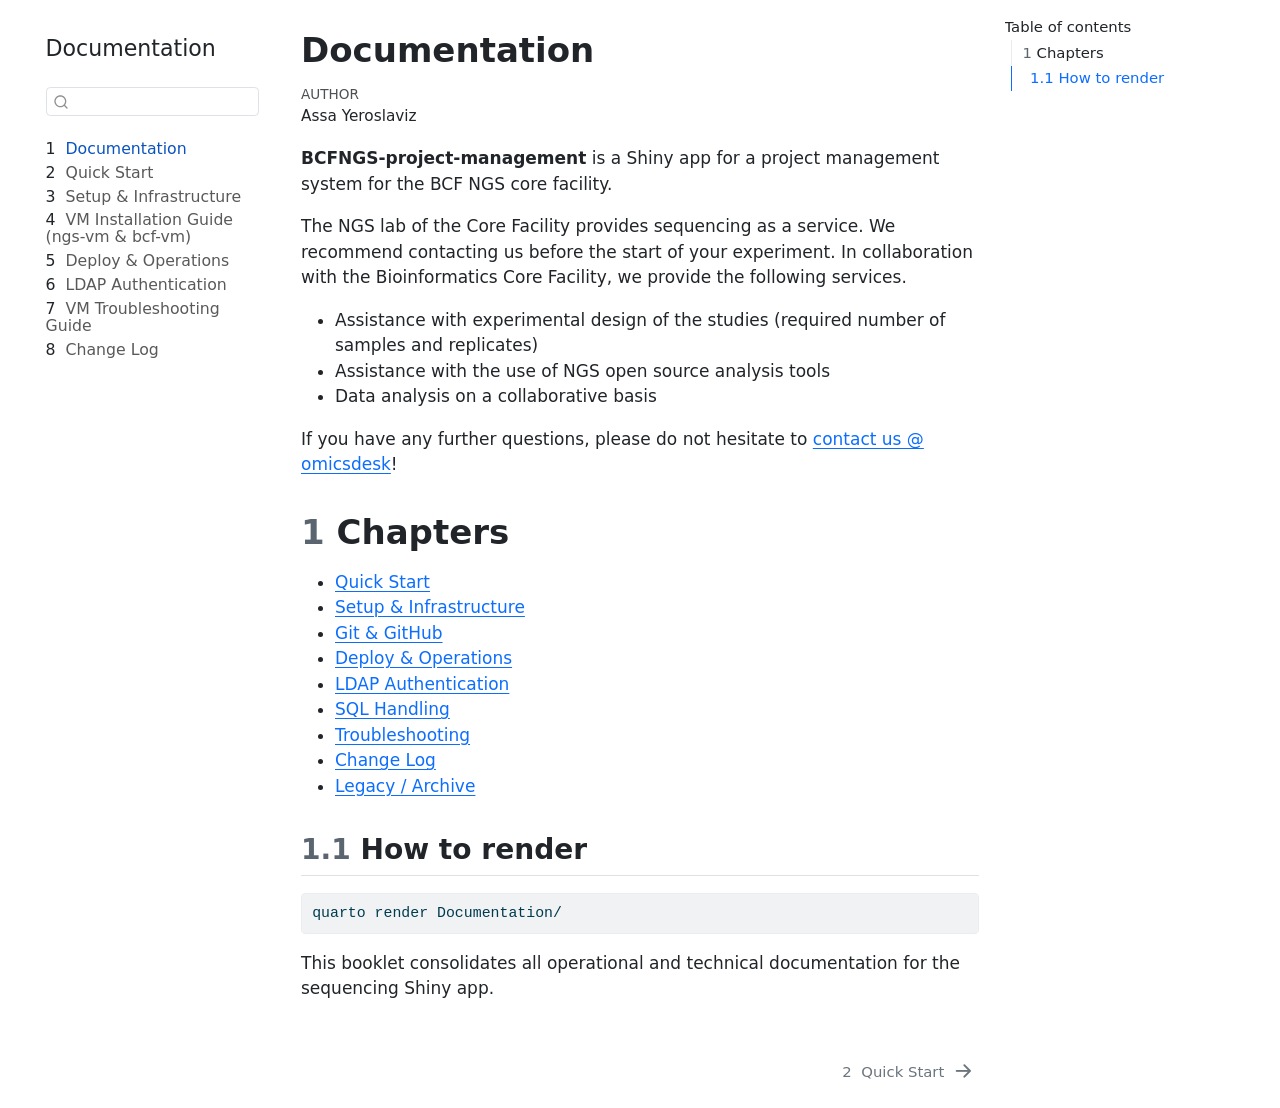
==== index.html @ bef2bb90 "Built site for gh-pages" ====
<!DOCTYPE html>
<html xmlns="http://www.w3.org/1999/xhtml" lang="en" xml:lang="en"><head>

<meta charset="utf-8">
<meta name="generator" content="quarto-1.8.27">

<meta name="viewport" content="width=device-width, initial-scale=1.0, user-scalable=yes">

<meta name="author" content="Assa Yeroslaviz">

<title>Documentation</title>
<style>
code{white-space: pre-wrap;}
span.smallcaps{font-variant: small-caps;}
div.columns{display: flex; gap: min(4vw, 1.5em);}
div.column{flex: auto; overflow-x: auto;}
div.hanging-indent{margin-left: 1.5em; text-indent: -1.5em;}
ul.task-list{list-style: none;}
ul.task-list li input[type="checkbox"] {
  width: 0.8em;
  margin: 0 0.8em 0.2em -1em; /* quarto-specific, see https://github.com/quarto-dev/quarto-cli/issues/4556 */ 
  vertical-align: middle;
}
/* CSS for syntax highlighting */
html { -webkit-text-size-adjust: 100%; }
pre > code.sourceCode { white-space: pre; position: relative; }
pre > code.sourceCode > span { display: inline-block; line-height: 1.25; }
pre > code.sourceCode > span:empty { height: 1.2em; }
.sourceCode { overflow: visible; }
code.sourceCode > span { color: inherit; text-decoration: inherit; }
div.sourceCode { margin: 1em 0; }
pre.sourceCode { margin: 0; }
@media screen {
div.sourceCode { overflow: auto; }
}
@media print {
pre > code.sourceCode { white-space: pre-wrap; }
pre > code.sourceCode > span { text-indent: -5em; padding-left: 5em; }
}
pre.numberSource code
  { counter-reset: source-line 0; }
pre.numberSource code > span
  { position: relative; left: -4em; counter-increment: source-line; }
pre.numberSource code > span > a:first-child::before
  { content: counter(source-line);
    position: relative; left: -1em; text-align: right; vertical-align: baseline;
    border: none; display: inline-block;
    -webkit-touch-callout: none; -webkit-user-select: none;
    -khtml-user-select: none; -moz-user-select: none;
    -ms-user-select: none; user-select: none;
    padding: 0 4px; width: 4em;
  }
pre.numberSource { margin-left: 3em;  padding-left: 4px; }
div.sourceCode
  {   }
@media screen {
pre > code.sourceCode > span > a:first-child::before { text-decoration: underline; }
}
</style>


<script src="site_libs/quarto-nav/quarto-nav.js"></script>
<script src="site_libs/quarto-nav/headroom.min.js"></script>
<script src="site_libs/clipboard/clipboard.min.js"></script>
<script src="site_libs/quarto-search/autocomplete.umd.js"></script>
<script src="site_libs/quarto-search/fuse.min.js"></script>
<script src="site_libs/quarto-search/quarto-search.js"></script>
<meta name="quarto:offset" content="./">
<link href="./chapters/quick-start.html" rel="next">
<script src="site_libs/quarto-html/quarto.js" type="module"></script>
<script src="site_libs/quarto-html/tabsets/tabsets.js" type="module"></script>
<script src="site_libs/quarto-html/axe/axe-check.js" type="module"></script>
<script src="site_libs/quarto-html/popper.min.js"></script>
<script src="site_libs/quarto-html/tippy.umd.min.js"></script>
<script src="site_libs/quarto-html/anchor.min.js"></script>
<link href="site_libs/quarto-html/tippy.css" rel="stylesheet">
<link href="site_libs/quarto-html/quarto-syntax-highlighting-ed96de9b727972fe78a7b5d16c58bf87.css" rel="stylesheet" id="quarto-text-highlighting-styles">
<script src="site_libs/bootstrap/bootstrap.min.js"></script>
<link href="site_libs/bootstrap/bootstrap-icons.css" rel="stylesheet">
<link href="site_libs/bootstrap/bootstrap-99913b7803b80b0c1d2b970a25816663.min.css" rel="stylesheet" append-hash="true" id="quarto-bootstrap" data-mode="light">
<script id="quarto-search-options" type="application/json">{
  "location": "sidebar",
  "copy-button": false,
  "collapse-after": 3,
  "panel-placement": "start",
  "type": "textbox",
  "limit": 50,
  "keyboard-shortcut": [
    "f",
    "/",
    "s"
  ],
  "show-item-context": false,
  "language": {
    "search-no-results-text": "No results",
    "search-matching-documents-text": "matching documents",
    "search-copy-link-title": "Copy link to search",
    "search-hide-matches-text": "Hide additional matches",
    "search-more-match-text": "more match in this document",
    "search-more-matches-text": "more matches in this document",
    "search-clear-button-title": "Clear",
    "search-text-placeholder": "",
    "search-detached-cancel-button-title": "Cancel",
    "search-submit-button-title": "Submit",
    "search-label": "Search"
  }
}</script>


</head>

<body class="nav-sidebar floating quarto-light">

<div id="quarto-search-results"></div>
  <header id="quarto-header" class="headroom fixed-top">
  <nav class="quarto-secondary-nav">
    <div class="container-fluid d-flex">
      <button type="button" class="quarto-btn-toggle btn" data-bs-toggle="collapse" role="button" data-bs-target=".quarto-sidebar-collapse-item" aria-controls="quarto-sidebar" aria-expanded="false" aria-label="Toggle sidebar navigation" onclick="if (window.quartoToggleHeadroom) { window.quartoToggleHeadroom(); }">
        <i class="bi bi-layout-text-sidebar-reverse"></i>
      </button>
        <nav class="quarto-page-breadcrumbs" aria-label="breadcrumb"><ol class="breadcrumb"><li class="breadcrumb-item"><a href="./index.html"><span class="chapter-number">1</span>&nbsp; <span class="chapter-title">Documentation</span></a></li></ol></nav>
        <a class="flex-grow-1" role="navigation" data-bs-toggle="collapse" data-bs-target=".quarto-sidebar-collapse-item" aria-controls="quarto-sidebar" aria-expanded="false" aria-label="Toggle sidebar navigation" onclick="if (window.quartoToggleHeadroom) { window.quartoToggleHeadroom(); }">      
        </a>
      <button type="button" class="btn quarto-search-button" aria-label="Search" onclick="window.quartoOpenSearch();">
        <i class="bi bi-search"></i>
      </button>
    </div>
  </nav>
</header>
<!-- content -->
<div id="quarto-content" class="quarto-container page-columns page-rows-contents page-layout-article">
<!-- sidebar -->
  <nav id="quarto-sidebar" class="sidebar collapse collapse-horizontal quarto-sidebar-collapse-item sidebar-navigation floating overflow-auto">
    <div class="pt-lg-2 mt-2 text-left sidebar-header">
    <div class="sidebar-title mb-0 py-0">
      <a href="./">Documentation</a> 
    </div>
      </div>
        <div class="mt-2 flex-shrink-0 align-items-center">
        <div class="sidebar-search">
        <div id="quarto-search" class="" title="Search"></div>
        </div>
        </div>
    <div class="sidebar-menu-container"> 
    <ul class="list-unstyled mt-1">
        <li class="sidebar-item">
  <div class="sidebar-item-container"> 
  <a href="./index.html" class="sidebar-item-text sidebar-link active">
 <span class="menu-text"><span class="chapter-number">1</span>&nbsp; <span class="chapter-title">Documentation</span></span></a>
  </div>
</li>
        <li class="sidebar-item">
  <div class="sidebar-item-container"> 
  <a href="./chapters/quick-start.html" class="sidebar-item-text sidebar-link">
 <span class="menu-text"><span class="chapter-number">2</span>&nbsp; <span class="chapter-title">Quick Start</span></span></a>
  </div>
</li>
        <li class="sidebar-item">
  <div class="sidebar-item-container"> 
  <a href="./chapters/setup-infrastructure.html" class="sidebar-item-text sidebar-link">
 <span class="menu-text"><span class="chapter-number">3</span>&nbsp; <span class="chapter-title">Setup &amp; Infrastructure</span></span></a>
  </div>
</li>
        <li class="sidebar-item">
  <div class="sidebar-item-container"> 
  <a href="./chapters/vm-installation.html" class="sidebar-item-text sidebar-link">
 <span class="menu-text"><span class="chapter-number">4</span>&nbsp; <span class="chapter-title">VM Installation Guide (ngs-vm &amp; bcf-vm)</span></span></a>
  </div>
</li>
        <li class="sidebar-item">
  <div class="sidebar-item-container"> 
  <a href="./chapters/deploy-operations.html" class="sidebar-item-text sidebar-link">
 <span class="menu-text"><span class="chapter-number">5</span>&nbsp; <span class="chapter-title">Deploy &amp; Operations</span></span></a>
  </div>
</li>
        <li class="sidebar-item">
  <div class="sidebar-item-container"> 
  <a href="./chapters/ldap-authentication.html" class="sidebar-item-text sidebar-link">
 <span class="menu-text"><span class="chapter-number">6</span>&nbsp; <span class="chapter-title">LDAP Authentication</span></span></a>
  </div>
</li>
        <li class="sidebar-item">
  <div class="sidebar-item-container"> 
  <a href="./chapters/troubleshooting.html" class="sidebar-item-text sidebar-link">
 <span class="menu-text"><span class="chapter-number">7</span>&nbsp; <span class="chapter-title">VM Troubleshooting Guide</span></span></a>
  </div>
</li>
        <li class="sidebar-item">
  <div class="sidebar-item-container"> 
  <a href="./chapters/change-log.html" class="sidebar-item-text sidebar-link">
 <span class="menu-text"><span class="chapter-number">8</span>&nbsp; <span class="chapter-title">Change Log</span></span></a>
  </div>
</li>
    </ul>
    </div>
</nav>
<div id="quarto-sidebar-glass" class="quarto-sidebar-collapse-item" data-bs-toggle="collapse" data-bs-target=".quarto-sidebar-collapse-item"></div>
<!-- margin-sidebar -->
    <div id="quarto-margin-sidebar" class="sidebar margin-sidebar">
        <nav id="TOC" role="doc-toc" class="toc-active">
    <h2 id="toc-title">Table of contents</h2>
   
  <ul>
  <li><a href="#chapters" id="toc-chapters" class="nav-link active" data-scroll-target="#chapters"><span class="header-section-number">1</span> Chapters</a>
  <ul class="collapse">
  <li><a href="#how-to-render" id="toc-how-to-render" class="nav-link" data-scroll-target="#how-to-render"><span class="header-section-number">1.1</span> How to render</a></li>
  </ul></li>
  </ul>
</nav>
    </div>
<!-- main -->
<main class="content" id="quarto-document-content">

<header id="title-block-header" class="quarto-title-block default">
<div class="quarto-title">
<h1 class="title">Documentation</h1>
</div>



<div class="quarto-title-meta">

    <div>
    <div class="quarto-title-meta-heading">Author</div>
    <div class="quarto-title-meta-contents">
             <p>Assa Yeroslaviz </p>
          </div>
  </div>
    
  
    
  </div>
  


</header>


<p><strong>BCFNGS-project-management</strong> is a Shiny app for a project management system for the BCF NGS core facility.</p>
<p>The NGS lab of the Core Facility provides sequencing as a service. We recommend contacting us before the start of your experiment. In collaboration with the Bioinformatics Core Facility, we provide the following services.</p>
<ul>
<li>Assistance with experimental design of the studies (required number of samples and replicates)</li>
<li>Assistance with the use of NGS open source analysis tools</li>
<li>Data analysis on a collaborative basis</li>
</ul>
<p>If you have any further questions, please do not hesitate to <a href="mailto:omicsdesk.biochem.mpg.de">contact us @ omicsdesk</a>!</p>
<section id="chapters" class="level1" data-number="1">
<h1 data-number="1"><span class="header-section-number">1</span> Chapters</h1>
<ul>
<li><a href="chapters/quick-start.html">Quick Start</a></li>
<li><a href="chapters/setup-infrastructure.html">Setup &amp; Infrastructure</a></li>
<li><a href="chapters/git-github.html">Git &amp; GitHub</a></li>
<li><a href="chapters/deploy-operations.html">Deploy &amp; Operations</a></li>
<li><a href="chapters/ldap-authentication.html">LDAP Authentication</a></li>
<li><a href="chapters/sql-handling.html">SQL Handling</a></li>
<li><a href="chapters/troubleshooting.html">Troubleshooting</a></li>
<li><a href="chapters/change-log.html">Change Log</a></li>
<li><a href="chapters/legacy-archive.html">Legacy / Archive</a></li>
</ul>
<section id="how-to-render" class="level2" data-number="1.1">
<h2 data-number="1.1" class="anchored" data-anchor-id="how-to-render"><span class="header-section-number">1.1</span> How to render</h2>
<div class="code-copy-outer-scaffold"><div class="sourceCode" id="cb1"><pre class="sourceCode bash code-with-copy"><code class="sourceCode bash"><span id="cb1-1"><a href="#cb1-1" aria-hidden="true" tabindex="-1"></a><span class="ex">quarto</span> render Documentation/</span></code></pre></div><button title="Copy to Clipboard" class="code-copy-button"><i class="bi"></i></button></div>
<p>This booklet consolidates all operational and technical documentation for the sequencing Shiny app.</p>


</section>
</section>

</main> <!-- /main -->
<script id="quarto-html-after-body" type="application/javascript">
  window.document.addEventListener("DOMContentLoaded", function (event) {
    const icon = "";
    const anchorJS = new window.AnchorJS();
    anchorJS.options = {
      placement: 'right',
      icon: icon
    };
    anchorJS.add('.anchored');
    const isCodeAnnotation = (el) => {
      for (const clz of el.classList) {
        if (clz.startsWith('code-annotation-')) {                     
          return true;
        }
      }
      return false;
    }
    const onCopySuccess = function(e) {
      // button target
      const button = e.trigger;
      // don't keep focus
      button.blur();
      // flash "checked"
      button.classList.add('code-copy-button-checked');
      var currentTitle = button.getAttribute("title");
      button.setAttribute("title", "Copied!");
      let tooltip;
      if (window.bootstrap) {
        button.setAttribute("data-bs-toggle", "tooltip");
        button.setAttribute("data-bs-placement", "left");
        button.setAttribute("data-bs-title", "Copied!");
        tooltip = new bootstrap.Tooltip(button, 
          { trigger: "manual", 
            customClass: "code-copy-button-tooltip",
            offset: [0, -8]});
        tooltip.show();    
      }
      setTimeout(function() {
        if (tooltip) {
          tooltip.hide();
          button.removeAttribute("data-bs-title");
          button.removeAttribute("data-bs-toggle");
          button.removeAttribute("data-bs-placement");
        }
        button.setAttribute("title", currentTitle);
        button.classList.remove('code-copy-button-checked');
      }, 1000);
      // clear code selection
      e.clearSelection();
    }
    const getTextToCopy = function(trigger) {
      const outerScaffold = trigger.parentElement.cloneNode(true);
      const codeEl = outerScaffold.querySelector('code');
      for (const childEl of codeEl.children) {
        if (isCodeAnnotation(childEl)) {
          childEl.remove();
        }
      }
      return codeEl.innerText;
    }
    const clipboard = new window.ClipboardJS('.code-copy-button:not([data-in-quarto-modal])', {
      text: getTextToCopy
    });
    clipboard.on('success', onCopySuccess);
    if (window.document.getElementById('quarto-embedded-source-code-modal')) {
      const clipboardModal = new window.ClipboardJS('.code-copy-button[data-in-quarto-modal]', {
        text: getTextToCopy,
        container: window.document.getElementById('quarto-embedded-source-code-modal')
      });
      clipboardModal.on('success', onCopySuccess);
    }
      var localhostRegex = new RegExp(/^(?:http|https):\/\/localhost\:?[0-9]*\//);
      var mailtoRegex = new RegExp(/^mailto:/);
        var filterRegex = new RegExp('/' + window.location.host + '/');
      var isInternal = (href) => {
          return filterRegex.test(href) || localhostRegex.test(href) || mailtoRegex.test(href);
      }
      // Inspect non-navigation links and adorn them if external
     var links = window.document.querySelectorAll('a[href]:not(.nav-link):not(.navbar-brand):not(.toc-action):not(.sidebar-link):not(.sidebar-item-toggle):not(.pagination-link):not(.no-external):not([aria-hidden]):not(.dropdown-item):not(.quarto-navigation-tool):not(.about-link)');
      for (var i=0; i<links.length; i++) {
        const link = links[i];
        if (!isInternal(link.href)) {
          // undo the damage that might have been done by quarto-nav.js in the case of
          // links that we want to consider external
          if (link.dataset.originalHref !== undefined) {
            link.href = link.dataset.originalHref;
          }
        }
      }
    function tippyHover(el, contentFn, onTriggerFn, onUntriggerFn) {
      const config = {
        allowHTML: true,
        maxWidth: 500,
        delay: 100,
        arrow: false,
        appendTo: function(el) {
            return el.parentElement;
        },
        interactive: true,
        interactiveBorder: 10,
        theme: 'quarto',
        placement: 'bottom-start',
      };
      if (contentFn) {
        config.content = contentFn;
      }
      if (onTriggerFn) {
        config.onTrigger = onTriggerFn;
      }
      if (onUntriggerFn) {
        config.onUntrigger = onUntriggerFn;
      }
      window.tippy(el, config); 
    }
    const noterefs = window.document.querySelectorAll('a[role="doc-noteref"]');
    for (var i=0; i<noterefs.length; i++) {
      const ref = noterefs[i];
      tippyHover(ref, function() {
        // use id or data attribute instead here
        let href = ref.getAttribute('data-footnote-href') || ref.getAttribute('href');
        try { href = new URL(href).hash; } catch {}
        const id = href.replace(/^#\/?/, "");
        const note = window.document.getElementById(id);
        if (note) {
          return note.innerHTML;
        } else {
          return "";
        }
      });
    }
    const xrefs = window.document.querySelectorAll('a.quarto-xref');
    const processXRef = (id, note) => {
      // Strip column container classes
      const stripColumnClz = (el) => {
        el.classList.remove("page-full", "page-columns");
        if (el.children) {
          for (const child of el.children) {
            stripColumnClz(child);
          }
        }
      }
      stripColumnClz(note)
      if (id === null || id.startsWith('sec-')) {
        // Special case sections, only their first couple elements
        const container = document.createElement("div");
        if (note.children && note.children.length > 2) {
          container.appendChild(note.children[0].cloneNode(true));
          for (let i = 1; i < note.children.length; i++) {
            const child = note.children[i];
            if (child.tagName === "P" && child.innerText === "") {
              continue;
            } else {
              container.appendChild(child.cloneNode(true));
              break;
            }
          }
          if (window.Quarto?.typesetMath) {
            window.Quarto.typesetMath(container);
          }
          return container.innerHTML
        } else {
          if (window.Quarto?.typesetMath) {
            window.Quarto.typesetMath(note);
          }
          return note.innerHTML;
        }
      } else {
        // Remove any anchor links if they are present
        const anchorLink = note.querySelector('a.anchorjs-link');
        if (anchorLink) {
          anchorLink.remove();
        }
        if (window.Quarto?.typesetMath) {
          window.Quarto.typesetMath(note);
        }
        if (note.classList.contains("callout")) {
          return note.outerHTML;
        } else {
          return note.innerHTML;
        }
      }
    }
    for (var i=0; i<xrefs.length; i++) {
      const xref = xrefs[i];
      tippyHover(xref, undefined, function(instance) {
        instance.disable();
        let url = xref.getAttribute('href');
        let hash = undefined; 
        if (url.startsWith('#')) {
          hash = url;
        } else {
          try { hash = new URL(url).hash; } catch {}
        }
        if (hash) {
          const id = hash.replace(/^#\/?/, "");
          const note = window.document.getElementById(id);
          if (note !== null) {
            try {
              const html = processXRef(id, note.cloneNode(true));
              instance.setContent(html);
            } finally {
              instance.enable();
              instance.show();
            }
          } else {
            // See if we can fetch this
            fetch(url.split('#')[0])
            .then(res => res.text())
            .then(html => {
              const parser = new DOMParser();
              const htmlDoc = parser.parseFromString(html, "text/html");
              const note = htmlDoc.getElementById(id);
              if (note !== null) {
                const html = processXRef(id, note);
                instance.setContent(html);
              } 
            }).finally(() => {
              instance.enable();
              instance.show();
            });
          }
        } else {
          // See if we can fetch a full url (with no hash to target)
          // This is a special case and we should probably do some content thinning / targeting
          fetch(url)
          .then(res => res.text())
          .then(html => {
            const parser = new DOMParser();
            const htmlDoc = parser.parseFromString(html, "text/html");
            const note = htmlDoc.querySelector('main.content');
            if (note !== null) {
              // This should only happen for chapter cross references
              // (since there is no id in the URL)
              // remove the first header
              if (note.children.length > 0 && note.children[0].tagName === "HEADER") {
                note.children[0].remove();
              }
              const html = processXRef(null, note);
              instance.setContent(html);
            } 
          }).finally(() => {
            instance.enable();
            instance.show();
          });
        }
      }, function(instance) {
      });
    }
        let selectedAnnoteEl;
        const selectorForAnnotation = ( cell, annotation) => {
          let cellAttr = 'data-code-cell="' + cell + '"';
          let lineAttr = 'data-code-annotation="' +  annotation + '"';
          const selector = 'span[' + cellAttr + '][' + lineAttr + ']';
          return selector;
        }
        const selectCodeLines = (annoteEl) => {
          const doc = window.document;
          const targetCell = annoteEl.getAttribute("data-target-cell");
          const targetAnnotation = annoteEl.getAttribute("data-target-annotation");
          const annoteSpan = window.document.querySelector(selectorForAnnotation(targetCell, targetAnnotation));
          const lines = annoteSpan.getAttribute("data-code-lines").split(",");
          const lineIds = lines.map((line) => {
            return targetCell + "-" + line;
          })
          let top = null;
          let height = null;
          let parent = null;
          if (lineIds.length > 0) {
              //compute the position of the single el (top and bottom and make a div)
              const el = window.document.getElementById(lineIds[0]);
              top = el.offsetTop;
              height = el.offsetHeight;
              parent = el.parentElement.parentElement;
            if (lineIds.length > 1) {
              const lastEl = window.document.getElementById(lineIds[lineIds.length - 1]);
              const bottom = lastEl.offsetTop + lastEl.offsetHeight;
              height = bottom - top;
            }
            if (top !== null && height !== null && parent !== null) {
              // cook up a div (if necessary) and position it 
              let div = window.document.getElementById("code-annotation-line-highlight");
              if (div === null) {
                div = window.document.createElement("div");
                div.setAttribute("id", "code-annotation-line-highlight");
                div.style.position = 'absolute';
                parent.appendChild(div);
              }
              div.style.top = top - 2 + "px";
              div.style.height = height + 4 + "px";
              div.style.left = 0;
              let gutterDiv = window.document.getElementById("code-annotation-line-highlight-gutter");
              if (gutterDiv === null) {
                gutterDiv = window.document.createElement("div");
                gutterDiv.setAttribute("id", "code-annotation-line-highlight-gutter");
                gutterDiv.style.position = 'absolute';
                const codeCell = window.document.getElementById(targetCell);
                const gutter = codeCell.querySelector('.code-annotation-gutter');
                gutter.appendChild(gutterDiv);
              }
              gutterDiv.style.top = top - 2 + "px";
              gutterDiv.style.height = height + 4 + "px";
            }
            selectedAnnoteEl = annoteEl;
          }
        };
        const unselectCodeLines = () => {
          const elementsIds = ["code-annotation-line-highlight", "code-annotation-line-highlight-gutter"];
          elementsIds.forEach((elId) => {
            const div = window.document.getElementById(elId);
            if (div) {
              div.remove();
            }
          });
          selectedAnnoteEl = undefined;
        };
          // Handle positioning of the toggle
      window.addEventListener(
        "resize",
        throttle(() => {
          elRect = undefined;
          if (selectedAnnoteEl) {
            selectCodeLines(selectedAnnoteEl);
          }
        }, 10)
      );
      function throttle(fn, ms) {
      let throttle = false;
      let timer;
        return (...args) => {
          if(!throttle) { // first call gets through
              fn.apply(this, args);
              throttle = true;
          } else { // all the others get throttled
              if(timer) clearTimeout(timer); // cancel #2
              timer = setTimeout(() => {
                fn.apply(this, args);
                timer = throttle = false;
              }, ms);
          }
        };
      }
        // Attach click handler to the DT
        const annoteDls = window.document.querySelectorAll('dt[data-target-cell]');
        for (const annoteDlNode of annoteDls) {
          annoteDlNode.addEventListener('click', (event) => {
            const clickedEl = event.target;
            if (clickedEl !== selectedAnnoteEl) {
              unselectCodeLines();
              const activeEl = window.document.querySelector('dt[data-target-cell].code-annotation-active');
              if (activeEl) {
                activeEl.classList.remove('code-annotation-active');
              }
              selectCodeLines(clickedEl);
              clickedEl.classList.add('code-annotation-active');
            } else {
              // Unselect the line
              unselectCodeLines();
              clickedEl.classList.remove('code-annotation-active');
            }
          });
        }
    const findCites = (el) => {
      const parentEl = el.parentElement;
      if (parentEl) {
        const cites = parentEl.dataset.cites;
        if (cites) {
          return {
            el,
            cites: cites.split(' ')
          };
        } else {
          return findCites(el.parentElement)
        }
      } else {
        return undefined;
      }
    };
    var bibliorefs = window.document.querySelectorAll('a[role="doc-biblioref"]');
    for (var i=0; i<bibliorefs.length; i++) {
      const ref = bibliorefs[i];
      const citeInfo = findCites(ref);
      if (citeInfo) {
        tippyHover(citeInfo.el, function() {
          var popup = window.document.createElement('div');
          citeInfo.cites.forEach(function(cite) {
            var citeDiv = window.document.createElement('div');
            citeDiv.classList.add('hanging-indent');
            citeDiv.classList.add('csl-entry');
            var biblioDiv = window.document.getElementById('ref-' + cite);
            if (biblioDiv) {
              citeDiv.innerHTML = biblioDiv.innerHTML;
            }
            popup.appendChild(citeDiv);
          });
          return popup.innerHTML;
        });
      }
    }
  });
  </script>
<nav class="page-navigation">
  <div class="nav-page nav-page-previous">
  </div>
  <div class="nav-page nav-page-next">
      <a href="./chapters/quick-start.html" class="pagination-link" aria-label="Quick Start">
        <span class="nav-page-text"><span class="chapter-number">2</span>&nbsp; <span class="chapter-title">Quick Start</span></span> <i class="bi bi-arrow-right-short"></i>
      </a>
  </div>
</nav>
</div> <!-- /content -->




</body></html>
---- site_libs/quarto-html/tippy.css ----
.tippy-box[data-animation=fade][data-state=hidden]{opacity:0}[data-tippy-root]{max-width:calc(100vw - 10px)}.tippy-box{position:relative;background-color:#333;color:#fff;border-radius:4px;font-size:14px;line-height:1.4;white-space:normal;outline:0;transition-property:transform,visibility,opacity}.tippy-box[data-placement^=top]>.tippy-arrow{bottom:0}.tippy-box[data-placement^=top]>.tippy-arrow:before{bottom:-7px;left:0;border-width:8px 8px 0;border-top-color:initial;transform-origin:center top}.tippy-box[data-placement^=bottom]>.tippy-arrow{top:0}.tippy-box[data-placement^=bottom]>.tippy-arrow:before{top:-7px;left:0;border-width:0 8px 8px;border-bottom-color:initial;transform-origin:center bottom}.tippy-box[data-placement^=left]>.tippy-arrow{right:0}.tippy-box[data-placement^=left]>.tippy-arrow:before{border-width:8px 0 8px 8px;border-left-color:initial;right:-7px;transform-origin:center left}.tippy-box[data-placement^=right]>.tippy-arrow{left:0}.tippy-box[data-placement^=right]>.tippy-arrow:before{left:-7px;border-width:8px 8px 8px 0;border-right-color:initial;transform-origin:center right}.tippy-box[data-inertia][data-state=visible]{transition-timing-function:cubic-bezier(.54,1.5,.38,1.11)}.tippy-arrow{width:16px;height:16px;color:#333}.tippy-arrow:before{content:"";position:absolute;border-color:transparent;border-style:solid}.tippy-content{position:relative;padding:5px 9px;z-index:1}
---- site_libs/quarto-html/quarto-syntax-highlighting-ed96de9b727972fe78a7b5d16c58bf87.css ----
/* quarto syntax highlight colors */
:root {
  --quarto-hl-ot-color: #003B4F;
  --quarto-hl-at-color: #657422;
  --quarto-hl-ss-color: #20794D;
  --quarto-hl-an-color: #5E5E5E;
  --quarto-hl-fu-color: #4758AB;
  --quarto-hl-st-color: #20794D;
  --quarto-hl-cf-color: #003B4F;
  --quarto-hl-op-color: #5E5E5E;
  --quarto-hl-er-color: #AD0000;
  --quarto-hl-bn-color: #AD0000;
  --quarto-hl-al-color: #AD0000;
  --quarto-hl-va-color: #111111;
  --quarto-hl-bu-color: inherit;
  --quarto-hl-ex-color: inherit;
  --quarto-hl-pp-color: #AD0000;
  --quarto-hl-in-color: #5E5E5E;
  --quarto-hl-vs-color: #20794D;
  --quarto-hl-wa-color: #5E5E5E;
  --quarto-hl-do-color: #5E5E5E;
  --quarto-hl-im-color: #00769E;
  --quarto-hl-ch-color: #20794D;
  --quarto-hl-dt-color: #AD0000;
  --quarto-hl-fl-color: #AD0000;
  --quarto-hl-co-color: #5E5E5E;
  --quarto-hl-cv-color: #5E5E5E;
  --quarto-hl-cn-color: #8f5902;
  --quarto-hl-sc-color: #5E5E5E;
  --quarto-hl-dv-color: #AD0000;
  --quarto-hl-kw-color: #003B4F;
}

/* other quarto variables */
:root {
  --quarto-font-monospace: SFMono-Regular, Menlo, Monaco, Consolas, "Liberation Mono", "Courier New", monospace;
}

/* syntax highlight based on Pandoc's rules */
pre > code.sourceCode > span {
  color: #003B4F;
}

code.sourceCode > span {
  color: #003B4F;
}

div.sourceCode,
div.sourceCode pre.sourceCode {
  color: #003B4F;
}

/* Normal */
code span {
  color: #003B4F;
}

/* Alert */
code span.al {
  color: #AD0000;
  font-style: inherit;
}

/* Annotation */
code span.an {
  color: #5E5E5E;
  font-style: inherit;
}

/* Attribute */
code span.at {
  color: #657422;
  font-style: inherit;
}

/* BaseN */
code span.bn {
  color: #AD0000;
  font-style: inherit;
}

/* BuiltIn */
code span.bu {
  font-style: inherit;
}

/* ControlFlow */
code span.cf {
  color: #003B4F;
  font-weight: bold;
  font-style: inherit;
}

/* Char */
code span.ch {
  color: #20794D;
  font-style: inherit;
}

/* Constant */
code span.cn {
  color: #8f5902;
  font-style: inherit;
}

/* Comment */
code span.co {
  color: #5E5E5E;
  font-style: inherit;
}

/* CommentVar */
code span.cv {
  color: #5E5E5E;
  font-style: italic;
}

/* Documentation */
code span.do {
  color: #5E5E5E;
  font-style: italic;
}

/* DataType */
code span.dt {
  color: #AD0000;
  font-style: inherit;
}

/* DecVal */
code span.dv {
  color: #AD0000;
  font-style: inherit;
}

/* Error */
code span.er {
  color: #AD0000;
  font-style: inherit;
}

/* Extension */
code span.ex {
  font-style: inherit;
}

/* Float */
code span.fl {
  color: #AD0000;
  font-style: inherit;
}

/* Function */
code span.fu {
  color: #4758AB;
  font-style: inherit;
}

/* Import */
code span.im {
  color: #00769E;
  font-style: inherit;
}

/* Information */
code span.in {
  color: #5E5E5E;
  font-style: inherit;
}

/* Keyword */
code span.kw {
  color: #003B4F;
  font-weight: bold;
  font-style: inherit;
}

/* Operator */
code span.op {
  color: #5E5E5E;
  font-style: inherit;
}

/* Other */
code span.ot {
  color: #003B4F;
  font-style: inherit;
}

/* Preprocessor */
code span.pp {
  color: #AD0000;
  font-style: inherit;
}

/* SpecialChar */
code span.sc {
  color: #5E5E5E;
  font-style: inherit;
}

/* SpecialString */
code span.ss {
  color: #20794D;
  font-style: inherit;
}

/* String */
code span.st {
  color: #20794D;
  font-style: inherit;
}

/* Variable */
code span.va {
  color: #111111;
  font-style: inherit;
}

/* VerbatimString */
code span.vs {
  color: #20794D;
  font-style: inherit;
}

/* Warning */
code span.wa {
  color: #5E5E5E;
  font-style: italic;
}

.prevent-inlining {
  content: "</";
}

/*# sourceMappingURL=0920dd6d7437995b8cdf7429764427b1.css.map */
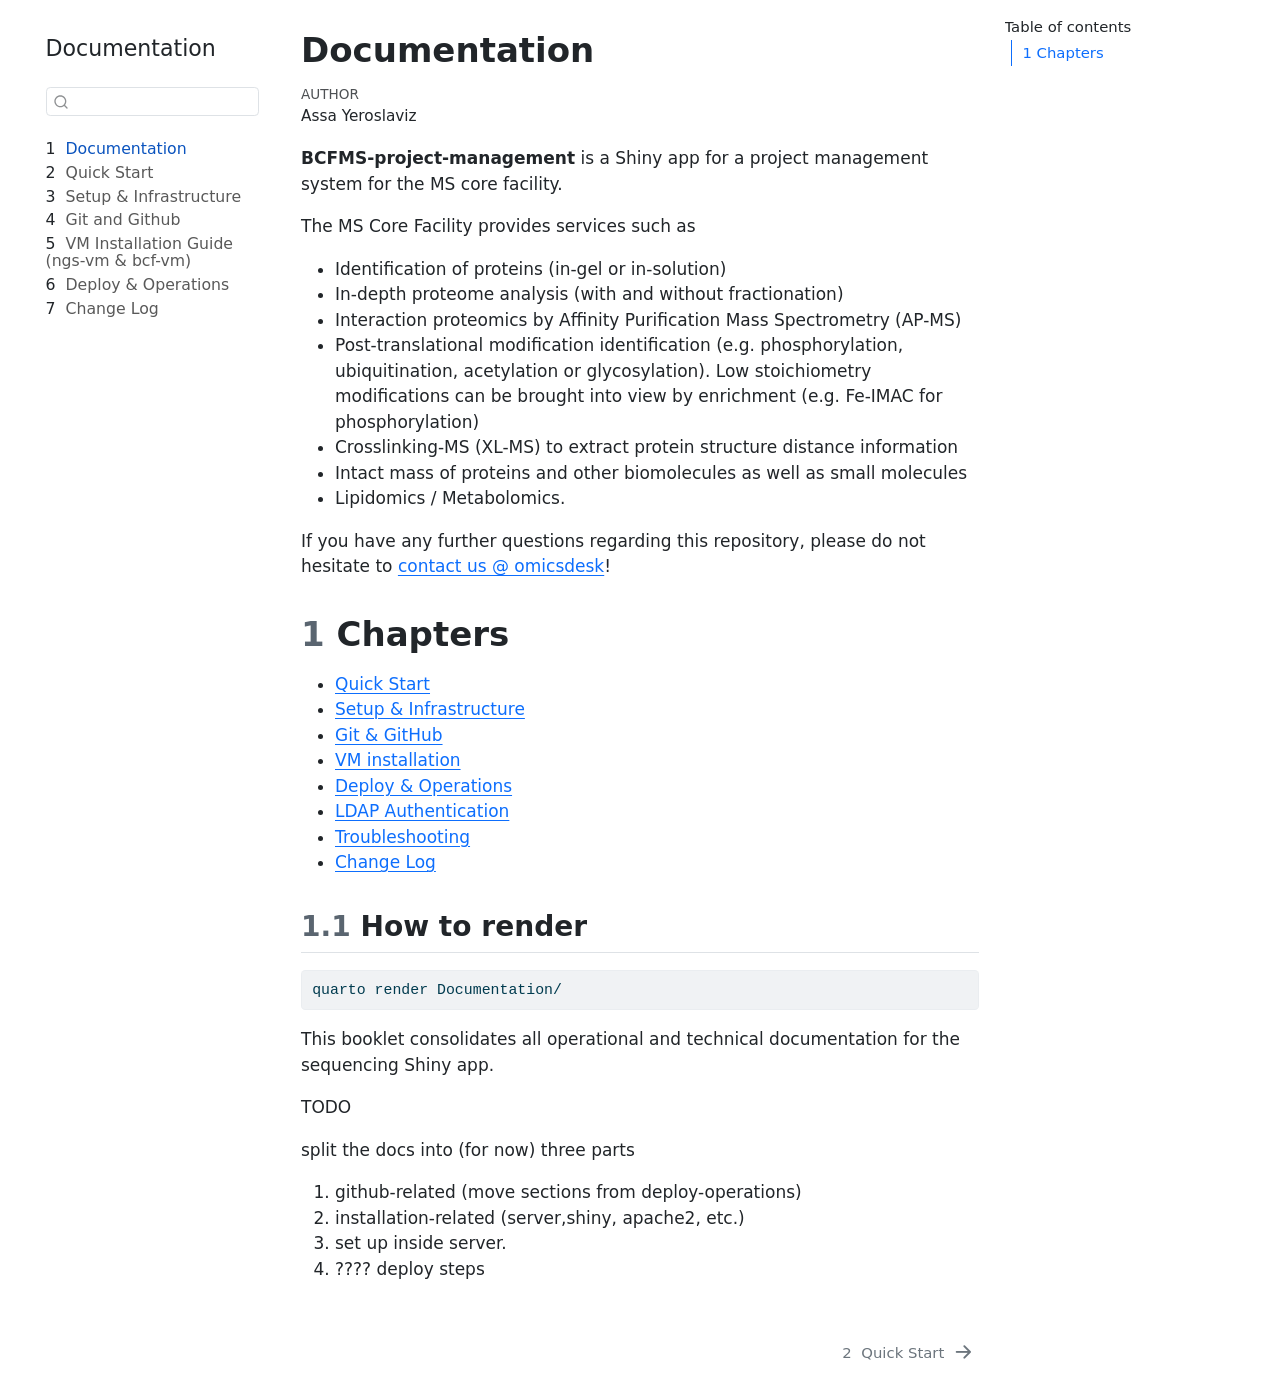
==== commit 7b70c6c5: "Built site for gh-pages" ====
--- a/index.html
+++ b/index.html
@@ -2,7 +2,7 @@
 <html xmlns="http://www.w3.org/1999/xhtml" lang="en" xml:lang="en"><head>
 
 <meta charset="utf-8">
-<meta name="generator" content="quarto-1.8.27">
+<meta name="generator" content="quarto-1.9.26">
 
 <meta name="viewport" content="width=device-width, initial-scale=1.0, user-scalable=yes">
 
@@ -10,6 +10,9 @@
 
 <title>Documentation</title>
 <style>
+/* Default styles provided by pandoc.
+** See https://pandoc.org/MANUAL.html#variables-for-html for config info.
+*/
 code{white-space: pre-wrap;}
 span.smallcaps{font-variant: small-caps;}
 div.columns{display: flex; gap: min(4vw, 1.5em);}
@@ -69,15 +72,14 @@
 <link href="./chapters/quick-start.html" rel="next">
 <script src="site_libs/quarto-html/quarto.js" type="module"></script>
 <script src="site_libs/quarto-html/tabsets/tabsets.js" type="module"></script>
-<script src="site_libs/quarto-html/axe/axe-check.js" type="module"></script>
 <script src="site_libs/quarto-html/popper.min.js"></script>
 <script src="site_libs/quarto-html/tippy.umd.min.js"></script>
 <script src="site_libs/quarto-html/anchor.min.js"></script>
 <link href="site_libs/quarto-html/tippy.css" rel="stylesheet">
-<link href="site_libs/quarto-html/quarto-syntax-highlighting-ed96de9b727972fe78a7b5d16c58bf87.css" rel="stylesheet" id="quarto-text-highlighting-styles">
+<link href="site_libs/quarto-html/quarto-syntax-highlighting-61780a260fdcf47536a34fde95582725.css" rel="stylesheet" id="quarto-text-highlighting-styles">
 <script src="site_libs/bootstrap/bootstrap.min.js"></script>
 <link href="site_libs/bootstrap/bootstrap-icons.css" rel="stylesheet">
-<link href="site_libs/bootstrap/bootstrap-99913b7803b80b0c1d2b970a25816663.min.css" rel="stylesheet" append-hash="true" id="quarto-bootstrap" data-mode="light">
+<link href="site_libs/bootstrap/bootstrap-87aed0b8589e23e45aa8556edf37a91b.min.css" rel="stylesheet" append-hash="true" id="quarto-bootstrap" data-mode="light">
 <script id="quarto-search-options" type="application/json">{
   "location": "sidebar",
   "copy-button": false,
@@ -163,32 +165,26 @@
 </li>
         <li class="sidebar-item">
   <div class="sidebar-item-container"> 
+  <a href="./chapters/git-github.html" class="sidebar-item-text sidebar-link">
+ <span class="menu-text"><span class="chapter-number">4</span>&nbsp; <span class="chapter-title">Git and Github</span></span></a>
+  </div>
+</li>
+        <li class="sidebar-item">
+  <div class="sidebar-item-container"> 
   <a href="./chapters/vm-installation.html" class="sidebar-item-text sidebar-link">
- <span class="menu-text"><span class="chapter-number">4</span>&nbsp; <span class="chapter-title">VM Installation Guide (ngs-vm &amp; bcf-vm)</span></span></a>
+ <span class="menu-text"><span class="chapter-number">5</span>&nbsp; <span class="chapter-title">VM Installation Guide (ngs-vm &amp; bcf-vm)</span></span></a>
   </div>
 </li>
         <li class="sidebar-item">
   <div class="sidebar-item-container"> 
   <a href="./chapters/deploy-operations.html" class="sidebar-item-text sidebar-link">
- <span class="menu-text"><span class="chapter-number">5</span>&nbsp; <span class="chapter-title">Deploy &amp; Operations</span></span></a>
-  </div>
-</li>
-        <li class="sidebar-item">
-  <div class="sidebar-item-container"> 
-  <a href="./chapters/ldap-authentication.html" class="sidebar-item-text sidebar-link">
- <span class="menu-text"><span class="chapter-number">6</span>&nbsp; <span class="chapter-title">LDAP Authentication</span></span></a>
-  </div>
-</li>
-        <li class="sidebar-item">
-  <div class="sidebar-item-container"> 
-  <a href="./chapters/troubleshooting.html" class="sidebar-item-text sidebar-link">
- <span class="menu-text"><span class="chapter-number">7</span>&nbsp; <span class="chapter-title">VM Troubleshooting Guide</span></span></a>
+ <span class="menu-text"><span class="chapter-number">6</span>&nbsp; <span class="chapter-title">Deploy &amp; Operations</span></span></a>
   </div>
 </li>
         <li class="sidebar-item">
   <div class="sidebar-item-container"> 
   <a href="./chapters/change-log.html" class="sidebar-item-text sidebar-link">
- <span class="menu-text"><span class="chapter-number">8</span>&nbsp; <span class="chapter-title">Change Log</span></span></a>
+ <span class="menu-text"><span class="chapter-number">7</span>&nbsp; <span class="chapter-title">Change Log</span></span></a>
   </div>
 </li>
     </ul>
@@ -236,31 +232,42 @@
 </header>
 
 
-<p><strong>BCFNGS-project-management</strong> is a Shiny app for a project management system for the BCF NGS core facility.</p>
-<p>The NGS lab of the Core Facility provides sequencing as a service. We recommend contacting us before the start of your experiment. In collaboration with the Bioinformatics Core Facility, we provide the following services.</p>
+<p><strong>BCFMS-project-management</strong> is a Shiny app for a project management system for the MS core facility.</p>
+<p>The MS Core Facility provides services such as ​</p>
 <ul>
-<li>Assistance with experimental design of the studies (required number of samples and replicates)</li>
-<li>Assistance with the use of NGS open source analysis tools</li>
-<li>Data analysis on a collaborative basis</li>
+<li>Identification of proteins (in-gel or in-solution)</li>
+<li>In-depth proteome analysis (with and without fractionation)</li>
+<li>Interaction proteomics by Affinity Purification Mass Spectrometry (AP-MS)</li>
+<li>Post-translational modification identification (e.g.&nbsp;phosphorylation, ubiquitination, acetylation or glycosylation). Low stoichiometry modifications can be brought into view by enrichment (e.g.&nbsp;Fe-IMAC for phosphorylation)</li>
+<li>Crosslinking-MS (XL-MS) to extract protein structure distance information</li>
+<li>Intact mass of proteins and other biomolecules as well as small molecules</li>
+<li>Lipidomics / Metabolomics.</li>
 </ul>
-<p>If you have any further questions, please do not hesitate to <a href="mailto:omicsdesk.biochem.mpg.de">contact us @ omicsdesk</a>!</p>
+<p>If you have any further questions regarding this repository, please do not hesitate to <a href="mailto:omicsdesk.biochem.mpg.de">contact us @ omicsdesk</a>!</p>
 <section id="chapters" class="level1" data-number="1">
 <h1 data-number="1"><span class="header-section-number">1</span> Chapters</h1>
 <ul>
 <li><a href="chapters/quick-start.html">Quick Start</a></li>
 <li><a href="chapters/setup-infrastructure.html">Setup &amp; Infrastructure</a></li>
 <li><a href="chapters/git-github.html">Git &amp; GitHub</a></li>
+<li><a href="./chapters/vm-installation.html">VM installation</a></li>
 <li><a href="chapters/deploy-operations.html">Deploy &amp; Operations</a></li>
 <li><a href="chapters/ldap-authentication.html">LDAP Authentication</a></li>
-<li><a href="chapters/sql-handling.html">SQL Handling</a></li>
 <li><a href="chapters/troubleshooting.html">Troubleshooting</a></li>
 <li><a href="chapters/change-log.html">Change Log</a></li>
-<li><a href="chapters/legacy-archive.html">Legacy / Archive</a></li>
 </ul>
 <section id="how-to-render" class="level2" data-number="1.1">
 <h2 data-number="1.1" class="anchored" data-anchor-id="how-to-render"><span class="header-section-number">1.1</span> How to render</h2>
 <div class="code-copy-outer-scaffold"><div class="sourceCode" id="cb1"><pre class="sourceCode bash code-with-copy"><code class="sourceCode bash"><span id="cb1-1"><a href="#cb1-1" aria-hidden="true" tabindex="-1"></a><span class="ex">quarto</span> render Documentation/</span></code></pre></div><button title="Copy to Clipboard" class="code-copy-button"><i class="bi"></i></button></div>
 <p>This booklet consolidates all operational and technical documentation for the sequencing Shiny app.</p>
+<p>TODO</p>
+<p>split the docs into (for now) three parts</p>
+<ol type="1">
+<li>github-related (move sections from deploy-operations)</li>
+<li>installation-related (server,shiny, apache2, etc.)</li>
+<li>set up inside server.</li>
+<li>???? deploy steps</li>
+</ol>
 
 
 </section>
--- a/site_libs/quarto-html/quarto-syntax-highlighting-61780a260fdcf47536a34fde95582725.css
+++ b/site_libs/quarto-html/quarto-syntax-highlighting-61780a260fdcf47536a34fde95582725.css
@@ -0,0 +1,236 @@
+/* quarto syntax highlight colors */
+:root {
+  --quarto-hl-ot-color: #003B4F;
+  --quarto-hl-at-color: #657422;
+  --quarto-hl-ss-color: #20794D;
+  --quarto-hl-an-color: #5E5E5E;
+  --quarto-hl-fu-color: #4758AB;
+  --quarto-hl-st-color: #20794D;
+  --quarto-hl-cf-color: #003B4F;
+  --quarto-hl-op-color: #5E5E5E;
+  --quarto-hl-er-color: #AD0000;
+  --quarto-hl-bn-color: #AD0000;
+  --quarto-hl-al-color: #AD0000;
+  --quarto-hl-va-color: #111111;
+  --quarto-hl-bu-color: inherit;
+  --quarto-hl-ex-color: inherit;
+  --quarto-hl-pp-color: #AD0000;
+  --quarto-hl-in-color: #5E5E5E;
+  --quarto-hl-vs-color: #20794D;
+  --quarto-hl-wa-color: #5E5E5E;
+  --quarto-hl-do-color: #5E5E5E;
+  --quarto-hl-im-color: #00769E;
+  --quarto-hl-ch-color: #20794D;
+  --quarto-hl-dt-color: #AD0000;
+  --quarto-hl-fl-color: #AD0000;
+  --quarto-hl-co-color: #5E5E5E;
+  --quarto-hl-cv-color: #5E5E5E;
+  --quarto-hl-cn-color: #8f5902;
+  --quarto-hl-sc-color: #5E5E5E;
+  --quarto-hl-dv-color: #AD0000;
+  --quarto-hl-kw-color: #003B4F;
+}
+
+/* other quarto variables */
+:root {
+  --quarto-font-monospace: SFMono-Regular, Menlo, Monaco, Consolas, "Liberation Mono", "Courier New", monospace;
+}
+
+/* syntax highlight based on Pandoc's rules */
+pre > code.sourceCode > span {
+  color: #003B4F;
+}
+
+code.sourceCode > span {
+  color: #003B4F;
+}
+
+div.sourceCode,
+div.sourceCode pre.sourceCode {
+  color: #003B4F;
+}
+
+/* Normal */
+code span {
+  color: #003B4F;
+}
+
+/* Alert */
+code span.al {
+  color: #AD0000;
+  font-style: inherit;
+}
+
+/* Annotation */
+code span.an {
+  color: #5E5E5E;
+  font-style: inherit;
+}
+
+/* Attribute */
+code span.at {
+  color: #657422;
+  font-style: inherit;
+}
+
+/* BaseN */
+code span.bn {
+  color: #AD0000;
+  font-style: inherit;
+}
+
+/* BuiltIn */
+code span.bu {
+  font-style: inherit;
+}
+
+/* ControlFlow */
+code span.cf {
+  color: #003B4F;
+  font-weight: bold;
+  font-style: inherit;
+}
+
+/* Char */
+code span.ch {
+  color: #20794D;
+  font-style: inherit;
+}
+
+/* Constant */
+code span.cn {
+  color: #8f5902;
+  font-style: inherit;
+}
+
+/* Comment */
+code span.co {
+  color: #5E5E5E;
+  font-style: inherit;
+}
+
+/* CommentVar */
+code span.cv {
+  color: #5E5E5E;
+  font-style: italic;
+}
+
+/* Documentation */
+code span.do {
+  color: #5E5E5E;
+  font-style: italic;
+}
+
+/* DataType */
+code span.dt {
+  color: #AD0000;
+  font-style: inherit;
+}
+
+/* DecVal */
+code span.dv {
+  color: #AD0000;
+  font-style: inherit;
+}
+
+/* Error */
+code span.er {
+  color: #AD0000;
+  font-style: inherit;
+}
+
+/* Extension */
+code span.ex {
+  font-style: inherit;
+}
+
+/* Float */
+code span.fl {
+  color: #AD0000;
+  font-style: inherit;
+}
+
+/* Function */
+code span.fu {
+  color: #4758AB;
+  font-style: inherit;
+}
+
+/* Import */
+code span.im {
+  color: #00769E;
+  font-style: inherit;
+}
+
+/* Information */
+code span.in {
+  color: #5E5E5E;
+  font-style: inherit;
+}
+
+/* Keyword */
+code span.kw {
+  color: #003B4F;
+  font-weight: bold;
+  font-style: inherit;
+}
+
+/* Operator */
+code span.op {
+  color: #5E5E5E;
+  font-style: inherit;
+}
+
+/* Other */
+code span.ot {
+  color: #003B4F;
+  font-style: inherit;
+}
+
+/* Preprocessor */
+code span.pp {
+  color: #AD0000;
+  font-style: inherit;
+}
+
+/* SpecialChar */
+code span.sc {
+  color: #5E5E5E;
+  font-style: inherit;
+}
+
+/* SpecialString */
+code span.ss {
+  color: #20794D;
+  font-style: inherit;
+}
+
+/* String */
+code span.st {
+  color: #20794D;
+  font-style: inherit;
+}
+
+/* Variable */
+code span.va {
+  color: #111111;
+  font-style: inherit;
+}
+
+/* VerbatimString */
+code span.vs {
+  color: #20794D;
+  font-style: inherit;
+}
+
+/* Warning */
+code span.wa {
+  color: #5E5E5E;
+  font-style: italic;
+}
+
+.prevent-inlining {
+  content: "</";
+}
+
+/*# sourceMappingURL=91d3eeceeb6c47e78de81fa39c1d280e.css.map */
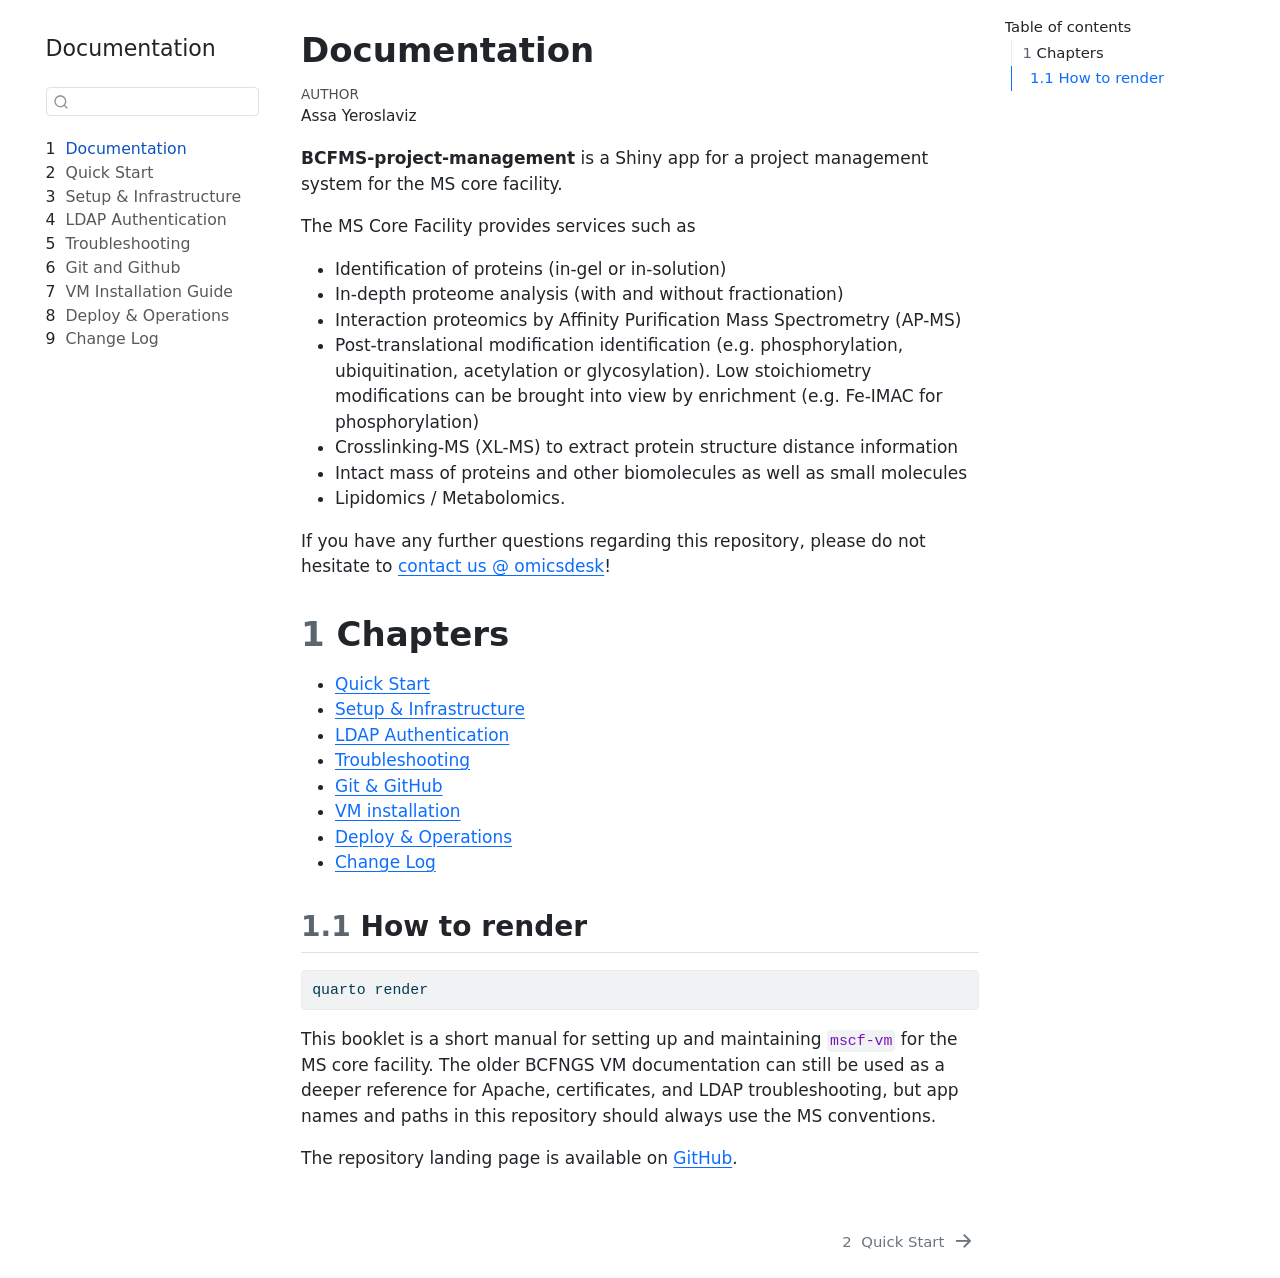
==== commit b4650e8d: "Built site for gh-pages" ====
--- a/index.html
+++ b/index.html
@@ -2,7 +2,7 @@
 <html xmlns="http://www.w3.org/1999/xhtml" lang="en" xml:lang="en"><head>
 
 <meta charset="utf-8">
-<meta name="generator" content="quarto-1.9.26">
+<meta name="generator" content="quarto-1.8.27">
 
 <meta name="viewport" content="width=device-width, initial-scale=1.0, user-scalable=yes">
 
@@ -10,9 +10,6 @@
 
 <title>Documentation</title>
 <style>
-/* Default styles provided by pandoc.
-** See https://pandoc.org/MANUAL.html#variables-for-html for config info.
-*/
 code{white-space: pre-wrap;}
 span.smallcaps{font-variant: small-caps;}
 div.columns{display: flex; gap: min(4vw, 1.5em);}
@@ -72,14 +69,15 @@
 <link href="./chapters/quick-start.html" rel="next">
 <script src="site_libs/quarto-html/quarto.js" type="module"></script>
 <script src="site_libs/quarto-html/tabsets/tabsets.js" type="module"></script>
+<script src="site_libs/quarto-html/axe/axe-check.js" type="module"></script>
 <script src="site_libs/quarto-html/popper.min.js"></script>
 <script src="site_libs/quarto-html/tippy.umd.min.js"></script>
 <script src="site_libs/quarto-html/anchor.min.js"></script>
 <link href="site_libs/quarto-html/tippy.css" rel="stylesheet">
-<link href="site_libs/quarto-html/quarto-syntax-highlighting-61780a260fdcf47536a34fde95582725.css" rel="stylesheet" id="quarto-text-highlighting-styles">
+<link href="site_libs/quarto-html/quarto-syntax-highlighting-ed96de9b727972fe78a7b5d16c58bf87.css" rel="stylesheet" id="quarto-text-highlighting-styles">
 <script src="site_libs/bootstrap/bootstrap.min.js"></script>
 <link href="site_libs/bootstrap/bootstrap-icons.css" rel="stylesheet">
-<link href="site_libs/bootstrap/bootstrap-87aed0b8589e23e45aa8556edf37a91b.min.css" rel="stylesheet" append-hash="true" id="quarto-bootstrap" data-mode="light">
+<link href="site_libs/bootstrap/bootstrap-99913b7803b80b0c1d2b970a25816663.min.css" rel="stylesheet" append-hash="true" id="quarto-bootstrap" data-mode="light">
 <script id="quarto-search-options" type="application/json">{
   "location": "sidebar",
   "copy-button": false,
@@ -165,26 +163,38 @@
 </li>
         <li class="sidebar-item">
   <div class="sidebar-item-container"> 
+  <a href="./chapters/ldap-authentication.html" class="sidebar-item-text sidebar-link">
+ <span class="menu-text"><span class="chapter-number">4</span>&nbsp; <span class="chapter-title">LDAP Authentication</span></span></a>
+  </div>
+</li>
+        <li class="sidebar-item">
+  <div class="sidebar-item-container"> 
+  <a href="./chapters/troubleshooting.html" class="sidebar-item-text sidebar-link">
+ <span class="menu-text"><span class="chapter-number">5</span>&nbsp; <span class="chapter-title">Troubleshooting</span></span></a>
+  </div>
+</li>
+        <li class="sidebar-item">
+  <div class="sidebar-item-container"> 
   <a href="./chapters/git-github.html" class="sidebar-item-text sidebar-link">
- <span class="menu-text"><span class="chapter-number">4</span>&nbsp; <span class="chapter-title">Git and Github</span></span></a>
+ <span class="menu-text"><span class="chapter-number">6</span>&nbsp; <span class="chapter-title">Git and Github</span></span></a>
   </div>
 </li>
         <li class="sidebar-item">
   <div class="sidebar-item-container"> 
   <a href="./chapters/vm-installation.html" class="sidebar-item-text sidebar-link">
- <span class="menu-text"><span class="chapter-number">5</span>&nbsp; <span class="chapter-title">VM Installation Guide (ngs-vm &amp; bcf-vm)</span></span></a>
+ <span class="menu-text"><span class="chapter-number">7</span>&nbsp; <span class="chapter-title">VM Installation Guide</span></span></a>
   </div>
 </li>
         <li class="sidebar-item">
   <div class="sidebar-item-container"> 
   <a href="./chapters/deploy-operations.html" class="sidebar-item-text sidebar-link">
- <span class="menu-text"><span class="chapter-number">6</span>&nbsp; <span class="chapter-title">Deploy &amp; Operations</span></span></a>
+ <span class="menu-text"><span class="chapter-number">8</span>&nbsp; <span class="chapter-title">Deploy &amp; Operations</span></span></a>
   </div>
 </li>
         <li class="sidebar-item">
   <div class="sidebar-item-container"> 
   <a href="./chapters/change-log.html" class="sidebar-item-text sidebar-link">
- <span class="menu-text"><span class="chapter-number">7</span>&nbsp; <span class="chapter-title">Change Log</span></span></a>
+ <span class="menu-text"><span class="chapter-number">9</span>&nbsp; <span class="chapter-title">Change Log</span></span></a>
   </div>
 </li>
     </ul>
@@ -243,31 +253,24 @@
 <li>Intact mass of proteins and other biomolecules as well as small molecules</li>
 <li>Lipidomics / Metabolomics.</li>
 </ul>
-<p>If you have any further questions regarding this repository, please do not hesitate to <a href="mailto:omicsdesk.biochem.mpg.de">contact us @ omicsdesk</a>!</p>
+<p>If you have any further questions regarding this repository, please do not hesitate to <a href="mailto:omicsdesk@biochem.mpg.de">contact us @ omicsdesk</a>!</p>
 <section id="chapters" class="level1" data-number="1">
 <h1 data-number="1"><span class="header-section-number">1</span> Chapters</h1>
 <ul>
-<li><a href="chapters/quick-start.html">Quick Start</a></li>
-<li><a href="chapters/setup-infrastructure.html">Setup &amp; Infrastructure</a></li>
-<li><a href="chapters/git-github.html">Git &amp; GitHub</a></li>
+<li><a href="./chapters/quick-start.html">Quick Start</a></li>
+<li><a href="./chapters/setup-infrastructure.html">Setup &amp; Infrastructure</a></li>
+<li><a href="./chapters/ldap-authentication.html">LDAP Authentication</a></li>
+<li><a href="./chapters/troubleshooting.html">Troubleshooting</a></li>
+<li><a href="./chapters/git-github.html">Git &amp; GitHub</a></li>
 <li><a href="./chapters/vm-installation.html">VM installation</a></li>
-<li><a href="chapters/deploy-operations.html">Deploy &amp; Operations</a></li>
-<li><a href="chapters/ldap-authentication.html">LDAP Authentication</a></li>
-<li><a href="chapters/troubleshooting.html">Troubleshooting</a></li>
-<li><a href="chapters/change-log.html">Change Log</a></li>
+<li><a href="./chapters/deploy-operations.html">Deploy &amp; Operations</a></li>
+<li><a href="./chapters/change-log.html">Change Log</a></li>
 </ul>
 <section id="how-to-render" class="level2" data-number="1.1">
 <h2 data-number="1.1" class="anchored" data-anchor-id="how-to-render"><span class="header-section-number">1.1</span> How to render</h2>
-<div class="code-copy-outer-scaffold"><div class="sourceCode" id="cb1"><pre class="sourceCode bash code-with-copy"><code class="sourceCode bash"><span id="cb1-1"><a href="#cb1-1" aria-hidden="true" tabindex="-1"></a><span class="ex">quarto</span> render Documentation/</span></code></pre></div><button title="Copy to Clipboard" class="code-copy-button"><i class="bi"></i></button></div>
-<p>This booklet consolidates all operational and technical documentation for the sequencing Shiny app.</p>
-<p>TODO</p>
-<p>split the docs into (for now) three parts</p>
-<ol type="1">
-<li>github-related (move sections from deploy-operations)</li>
-<li>installation-related (server,shiny, apache2, etc.)</li>
-<li>set up inside server.</li>
-<li>???? deploy steps</li>
-</ol>
+<div class="code-copy-outer-scaffold"><div class="sourceCode" id="cb1"><pre class="sourceCode bash code-with-copy"><code class="sourceCode bash"><span id="cb1-1"><a href="#cb1-1" aria-hidden="true" tabindex="-1"></a><span class="ex">quarto</span> render</span></code></pre></div><button title="Copy to Clipboard" class="code-copy-button"><i class="bi"></i></button></div>
+<p>This booklet is a short manual for setting up and maintaining <code>mscf-vm</code> for the MS core facility. The older BCFNGS VM documentation can still be used as a deeper reference for Apache, certificates, and LDAP troubleshooting, but app names and paths in this repository should always use the MS conventions.</p>
+<p>The repository landing page is available on <a href="https://github.com/yeroslaviz/BCFMS-project-management">GitHub</a>.</p>
 
 
 </section>
@@ -361,6 +364,11 @@
           if (link.dataset.originalHref !== undefined) {
             link.href = link.dataset.originalHref;
           }
+            // target, if specified
+            link.setAttribute("target", "_blank");
+            if (link.getAttribute("rel") === null) {
+              link.setAttribute("rel", "noopener");
+            }
         }
       }
     function tippyHover(el, contentFn, onTriggerFn, onUntriggerFn) {
--- a/site_libs/quarto-html/quarto-syntax-highlighting-ed96de9b727972fe78a7b5d16c58bf87.css
+++ b/site_libs/quarto-html/quarto-syntax-highlighting-ed96de9b727972fe78a7b5d16c58bf87.css
@@ -0,0 +1,236 @@
+/* quarto syntax highlight colors */
+:root {
+  --quarto-hl-ot-color: #003B4F;
+  --quarto-hl-at-color: #657422;
+  --quarto-hl-ss-color: #20794D;
+  --quarto-hl-an-color: #5E5E5E;
+  --quarto-hl-fu-color: #4758AB;
+  --quarto-hl-st-color: #20794D;
+  --quarto-hl-cf-color: #003B4F;
+  --quarto-hl-op-color: #5E5E5E;
+  --quarto-hl-er-color: #AD0000;
+  --quarto-hl-bn-color: #AD0000;
+  --quarto-hl-al-color: #AD0000;
+  --quarto-hl-va-color: #111111;
+  --quarto-hl-bu-color: inherit;
+  --quarto-hl-ex-color: inherit;
+  --quarto-hl-pp-color: #AD0000;
+  --quarto-hl-in-color: #5E5E5E;
+  --quarto-hl-vs-color: #20794D;
+  --quarto-hl-wa-color: #5E5E5E;
+  --quarto-hl-do-color: #5E5E5E;
+  --quarto-hl-im-color: #00769E;
+  --quarto-hl-ch-color: #20794D;
+  --quarto-hl-dt-color: #AD0000;
+  --quarto-hl-fl-color: #AD0000;
+  --quarto-hl-co-color: #5E5E5E;
+  --quarto-hl-cv-color: #5E5E5E;
+  --quarto-hl-cn-color: #8f5902;
+  --quarto-hl-sc-color: #5E5E5E;
+  --quarto-hl-dv-color: #AD0000;
+  --quarto-hl-kw-color: #003B4F;
+}
+
+/* other quarto variables */
+:root {
+  --quarto-font-monospace: SFMono-Regular, Menlo, Monaco, Consolas, "Liberation Mono", "Courier New", monospace;
+}
+
+/* syntax highlight based on Pandoc's rules */
+pre > code.sourceCode > span {
+  color: #003B4F;
+}
+
+code.sourceCode > span {
+  color: #003B4F;
+}
+
+div.sourceCode,
+div.sourceCode pre.sourceCode {
+  color: #003B4F;
+}
+
+/* Normal */
+code span {
+  color: #003B4F;
+}
+
+/* Alert */
+code span.al {
+  color: #AD0000;
+  font-style: inherit;
+}
+
+/* Annotation */
+code span.an {
+  color: #5E5E5E;
+  font-style: inherit;
+}
+
+/* Attribute */
+code span.at {
+  color: #657422;
+  font-style: inherit;
+}
+
+/* BaseN */
+code span.bn {
+  color: #AD0000;
+  font-style: inherit;
+}
+
+/* BuiltIn */
+code span.bu {
+  font-style: inherit;
+}
+
+/* ControlFlow */
+code span.cf {
+  color: #003B4F;
+  font-weight: bold;
+  font-style: inherit;
+}
+
+/* Char */
+code span.ch {
+  color: #20794D;
+  font-style: inherit;
+}
+
+/* Constant */
+code span.cn {
+  color: #8f5902;
+  font-style: inherit;
+}
+
+/* Comment */
+code span.co {
+  color: #5E5E5E;
+  font-style: inherit;
+}
+
+/* CommentVar */
+code span.cv {
+  color: #5E5E5E;
+  font-style: italic;
+}
+
+/* Documentation */
+code span.do {
+  color: #5E5E5E;
+  font-style: italic;
+}
+
+/* DataType */
+code span.dt {
+  color: #AD0000;
+  font-style: inherit;
+}
+
+/* DecVal */
+code span.dv {
+  color: #AD0000;
+  font-style: inherit;
+}
+
+/* Error */
+code span.er {
+  color: #AD0000;
+  font-style: inherit;
+}
+
+/* Extension */
+code span.ex {
+  font-style: inherit;
+}
+
+/* Float */
+code span.fl {
+  color: #AD0000;
+  font-style: inherit;
+}
+
+/* Function */
+code span.fu {
+  color: #4758AB;
+  font-style: inherit;
+}
+
+/* Import */
+code span.im {
+  color: #00769E;
+  font-style: inherit;
+}
+
+/* Information */
+code span.in {
+  color: #5E5E5E;
+  font-style: inherit;
+}
+
+/* Keyword */
+code span.kw {
+  color: #003B4F;
+  font-weight: bold;
+  font-style: inherit;
+}
+
+/* Operator */
+code span.op {
+  color: #5E5E5E;
+  font-style: inherit;
+}
+
+/* Other */
+code span.ot {
+  color: #003B4F;
+  font-style: inherit;
+}
+
+/* Preprocessor */
+code span.pp {
+  color: #AD0000;
+  font-style: inherit;
+}
+
+/* SpecialChar */
+code span.sc {
+  color: #5E5E5E;
+  font-style: inherit;
+}
+
+/* SpecialString */
+code span.ss {
+  color: #20794D;
+  font-style: inherit;
+}
+
+/* String */
+code span.st {
+  color: #20794D;
+  font-style: inherit;
+}
+
+/* Variable */
+code span.va {
+  color: #111111;
+  font-style: inherit;
+}
+
+/* VerbatimString */
+code span.vs {
+  color: #20794D;
+  font-style: inherit;
+}
+
+/* Warning */
+code span.wa {
+  color: #5E5E5E;
+  font-style: italic;
+}
+
+.prevent-inlining {
+  content: "</";
+}
+
+/*# sourceMappingURL=0920dd6d7437995b8cdf7429764427b1.css.map */
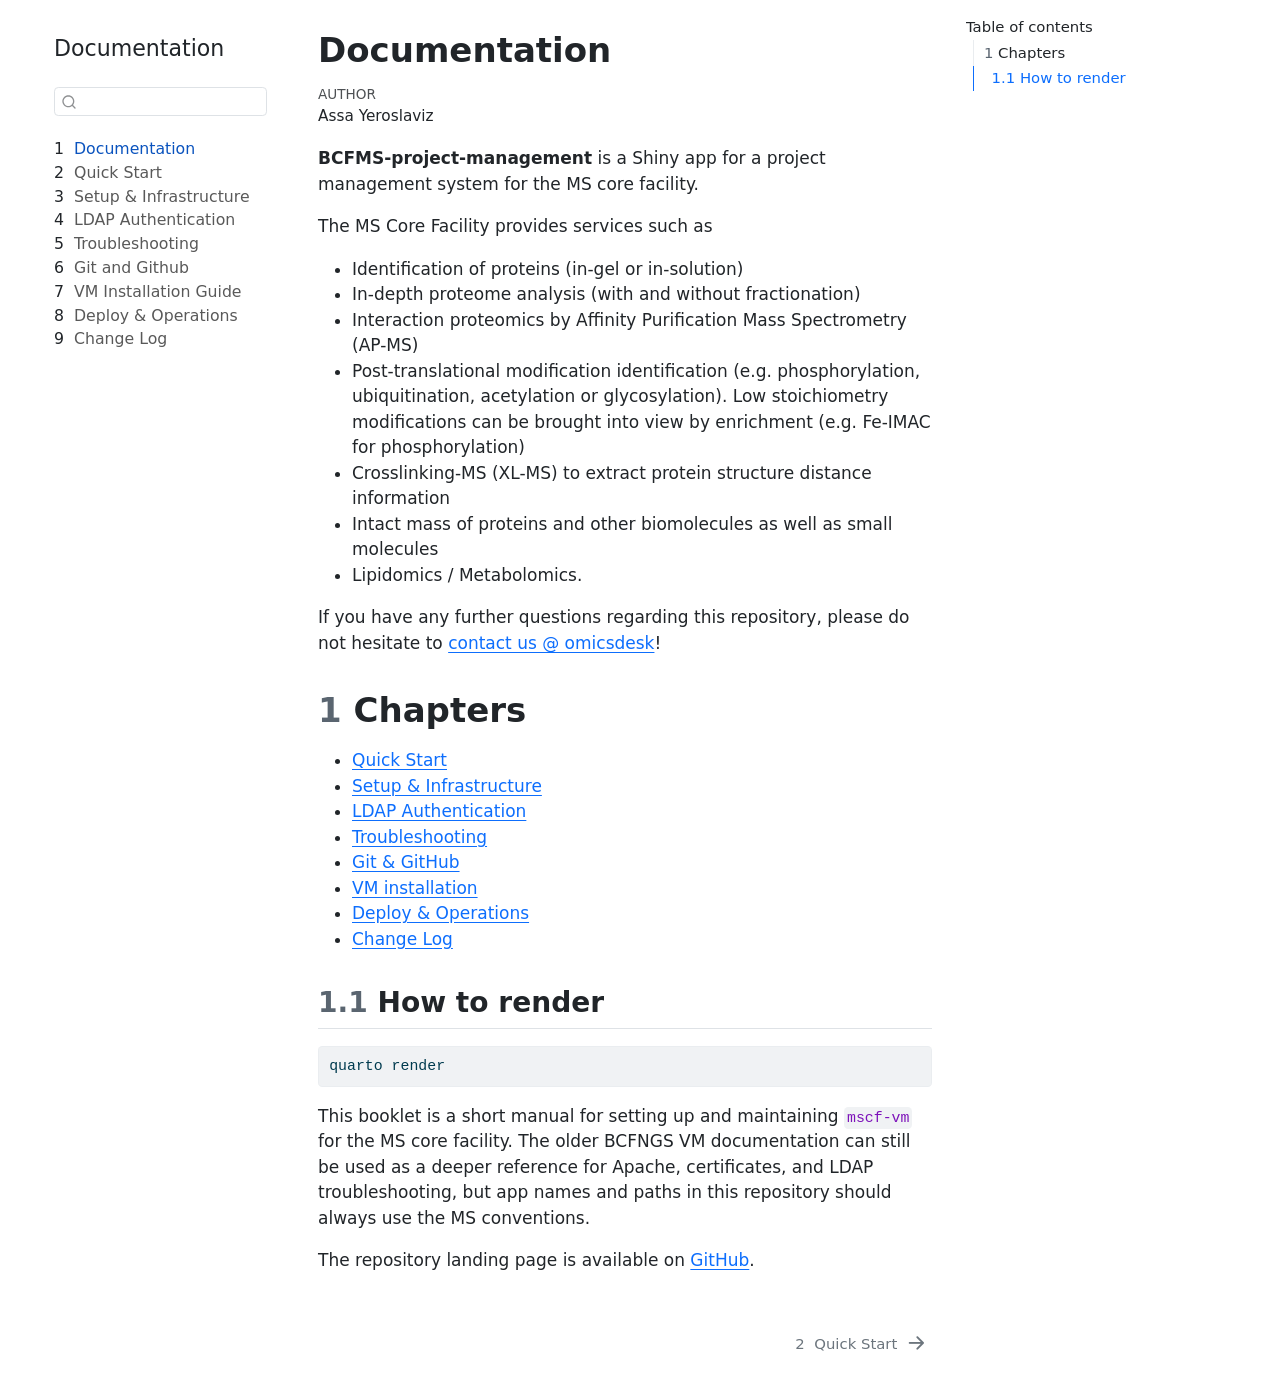
==== commit 964d7f84: "Built site for gh-pages" ====
--- a/index.html
+++ b/index.html
@@ -77,7 +77,7 @@
 <link href="site_libs/quarto-html/quarto-syntax-highlighting-ed96de9b727972fe78a7b5d16c58bf87.css" rel="stylesheet" id="quarto-text-highlighting-styles">
 <script src="site_libs/bootstrap/bootstrap.min.js"></script>
 <link href="site_libs/bootstrap/bootstrap-icons.css" rel="stylesheet">
-<link href="site_libs/bootstrap/bootstrap-99913b7803b80b0c1d2b970a25816663.min.css" rel="stylesheet" append-hash="true" id="quarto-bootstrap" data-mode="light">
+<link href="site_libs/bootstrap/bootstrap-9623013c3c0ef9cf97ef535d1795763e.min.css" rel="stylesheet" append-hash="true" id="quarto-bootstrap" data-mode="light">
 <script id="quarto-search-options" type="application/json">{
   "location": "sidebar",
   "copy-button": false,
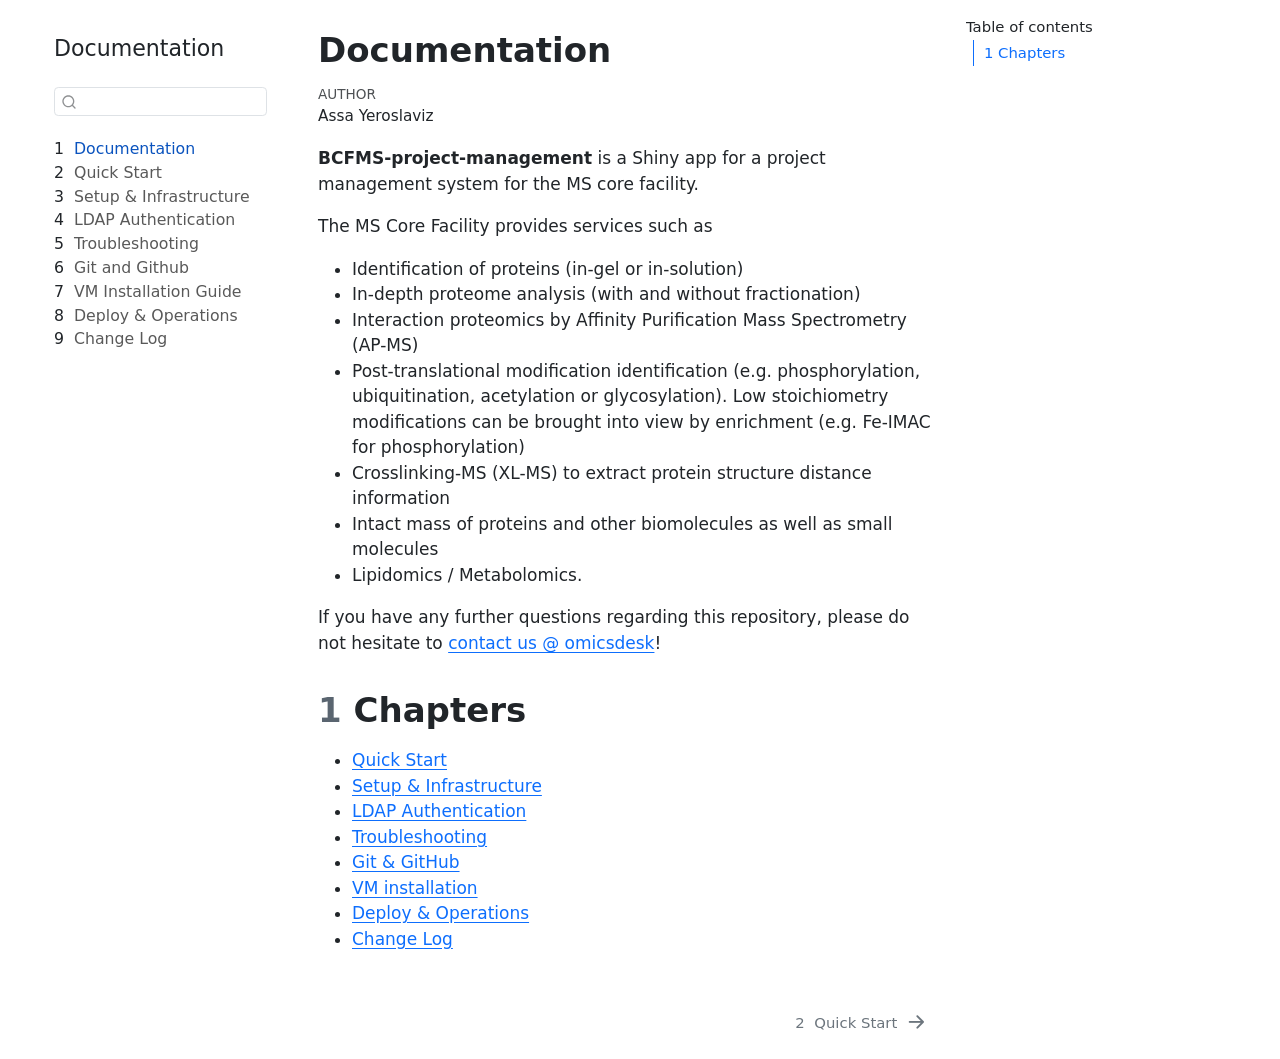
==== commit 8abcbed6: "Built site for gh-pages" ====
--- a/index.html
+++ b/index.html
@@ -20,41 +20,6 @@
   width: 0.8em;
   margin: 0 0.8em 0.2em -1em; /* quarto-specific, see https://github.com/quarto-dev/quarto-cli/issues/4556 */ 
   vertical-align: middle;
-}
-/* CSS for syntax highlighting */
-html { -webkit-text-size-adjust: 100%; }
-pre > code.sourceCode { white-space: pre; position: relative; }
-pre > code.sourceCode > span { display: inline-block; line-height: 1.25; }
-pre > code.sourceCode > span:empty { height: 1.2em; }
-.sourceCode { overflow: visible; }
-code.sourceCode > span { color: inherit; text-decoration: inherit; }
-div.sourceCode { margin: 1em 0; }
-pre.sourceCode { margin: 0; }
-@media screen {
-div.sourceCode { overflow: auto; }
-}
-@media print {
-pre > code.sourceCode { white-space: pre-wrap; }
-pre > code.sourceCode > span { text-indent: -5em; padding-left: 5em; }
-}
-pre.numberSource code
-  { counter-reset: source-line 0; }
-pre.numberSource code > span
-  { position: relative; left: -4em; counter-increment: source-line; }
-pre.numberSource code > span > a:first-child::before
-  { content: counter(source-line);
-    position: relative; left: -1em; text-align: right; vertical-align: baseline;
-    border: none; display: inline-block;
-    -webkit-touch-callout: none; -webkit-user-select: none;
-    -khtml-user-select: none; -moz-user-select: none;
-    -ms-user-select: none; user-select: none;
-    padding: 0 4px; width: 4em;
-  }
-pre.numberSource { margin-left: 3em;  padding-left: 4px; }
-div.sourceCode
-  {   }
-@media screen {
-pre > code.sourceCode > span > a:first-child::before { text-decoration: underline; }
 }
 </style>
 
@@ -207,10 +172,7 @@
     <h2 id="toc-title">Table of contents</h2>
    
   <ul>
-  <li><a href="#chapters" id="toc-chapters" class="nav-link active" data-scroll-target="#chapters"><span class="header-section-number">1</span> Chapters</a>
-  <ul class="collapse">
-  <li><a href="#how-to-render" id="toc-how-to-render" class="nav-link" data-scroll-target="#how-to-render"><span class="header-section-number">1.1</span> How to render</a></li>
-  </ul></li>
+  <li><a href="#chapters" id="toc-chapters" class="nav-link active" data-scroll-target="#chapters"><span class="header-section-number">1</span> Chapters</a></li>
   </ul>
 </nav>
     </div>
@@ -266,14 +228,8 @@
 <li><a href="./chapters/deploy-operations.html">Deploy &amp; Operations</a></li>
 <li><a href="./chapters/change-log.html">Change Log</a></li>
 </ul>
-<section id="how-to-render" class="level2" data-number="1.1">
-<h2 data-number="1.1" class="anchored" data-anchor-id="how-to-render"><span class="header-section-number">1.1</span> How to render</h2>
-<div class="code-copy-outer-scaffold"><div class="sourceCode" id="cb1"><pre class="sourceCode bash code-with-copy"><code class="sourceCode bash"><span id="cb1-1"><a href="#cb1-1" aria-hidden="true" tabindex="-1"></a><span class="ex">quarto</span> render</span></code></pre></div><button title="Copy to Clipboard" class="code-copy-button"><i class="bi"></i></button></div>
-<p>This booklet is a short manual for setting up and maintaining <code>mscf-vm</code> for the MS core facility. The older BCFNGS VM documentation can still be used as a deeper reference for Apache, certificates, and LDAP troubleshooting, but app names and paths in this repository should always use the MS conventions.</p>
-<p>The repository landing page is available on <a href="https://github.com/yeroslaviz/BCFMS-project-management">GitHub</a>.</p>
-
-
-</section>
+
+
 </section>
 
 </main> <!-- /main -->
@@ -369,6 +325,8 @@
             if (link.getAttribute("rel") === null) {
               link.setAttribute("rel", "noopener");
             }
+            // default icon
+            link.classList.add("external");
         }
       }
     function tippyHover(el, contentFn, onTriggerFn, onUntriggerFn) {
